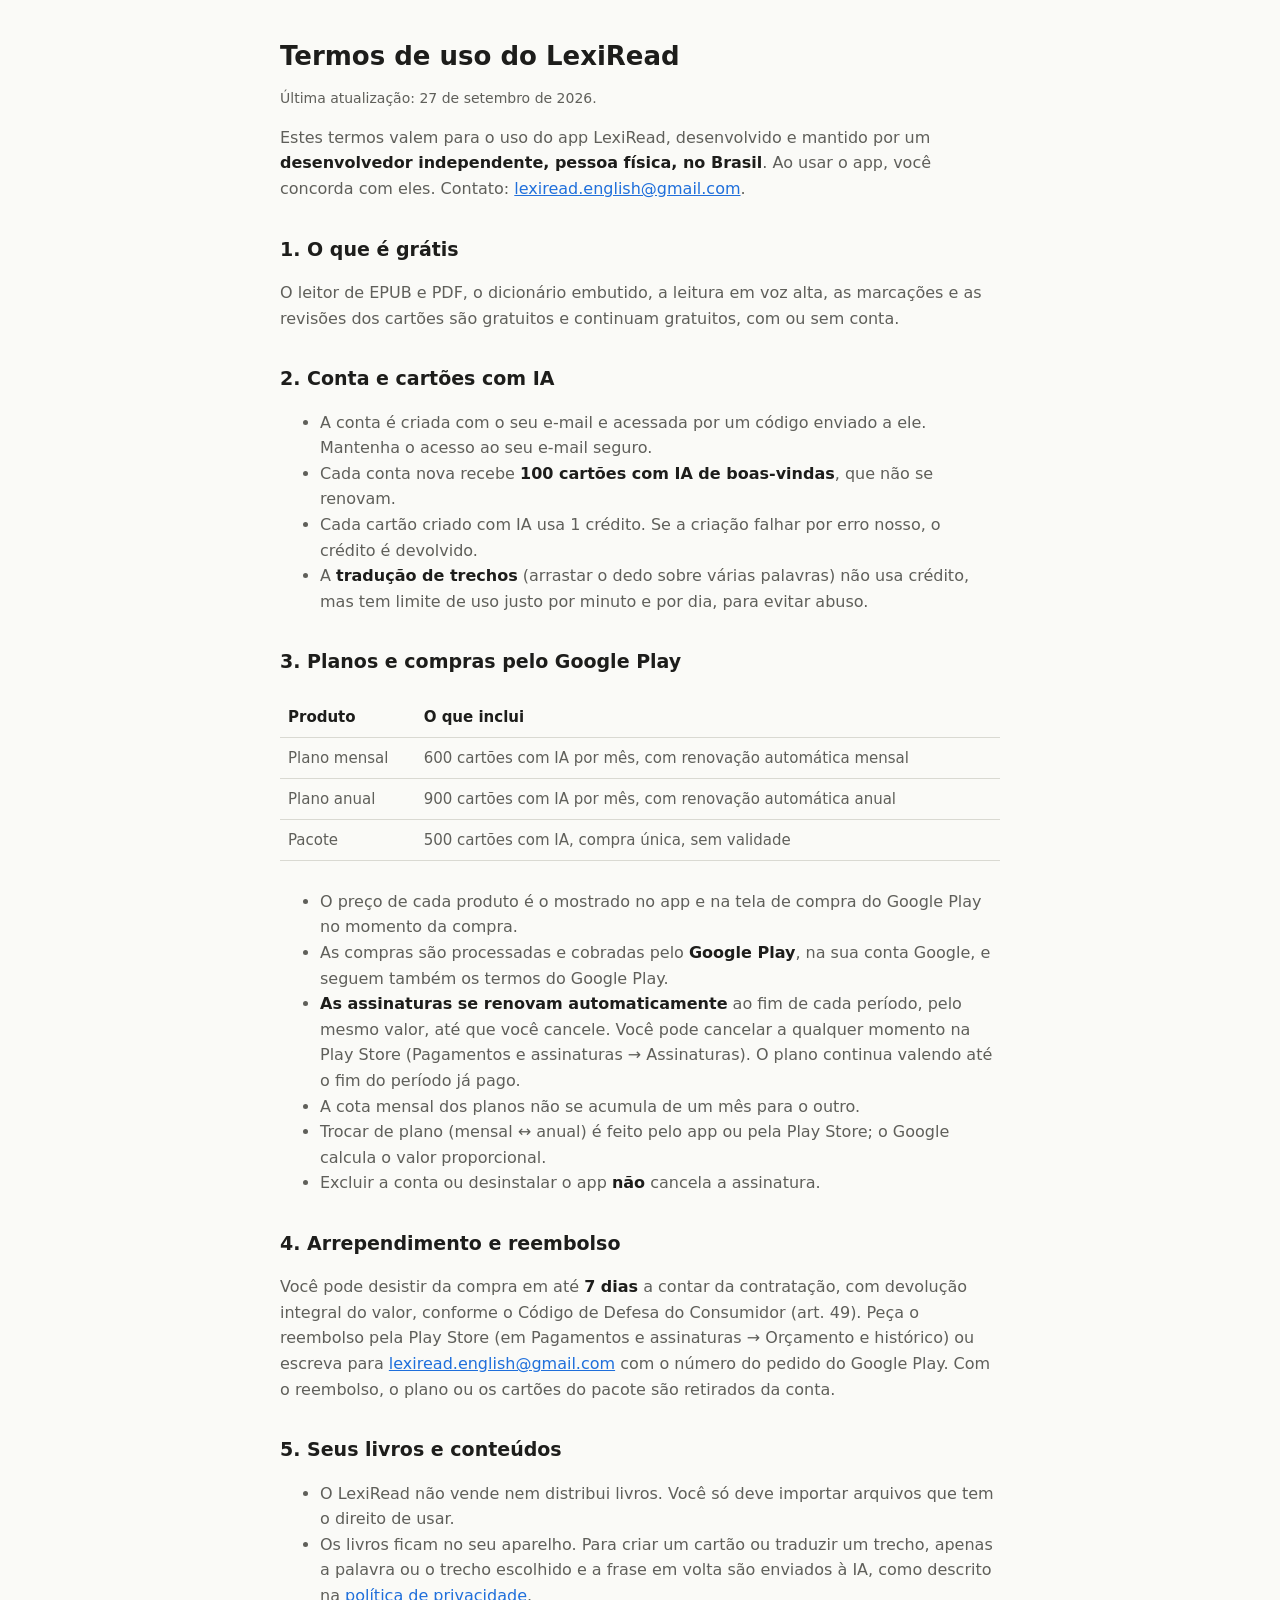
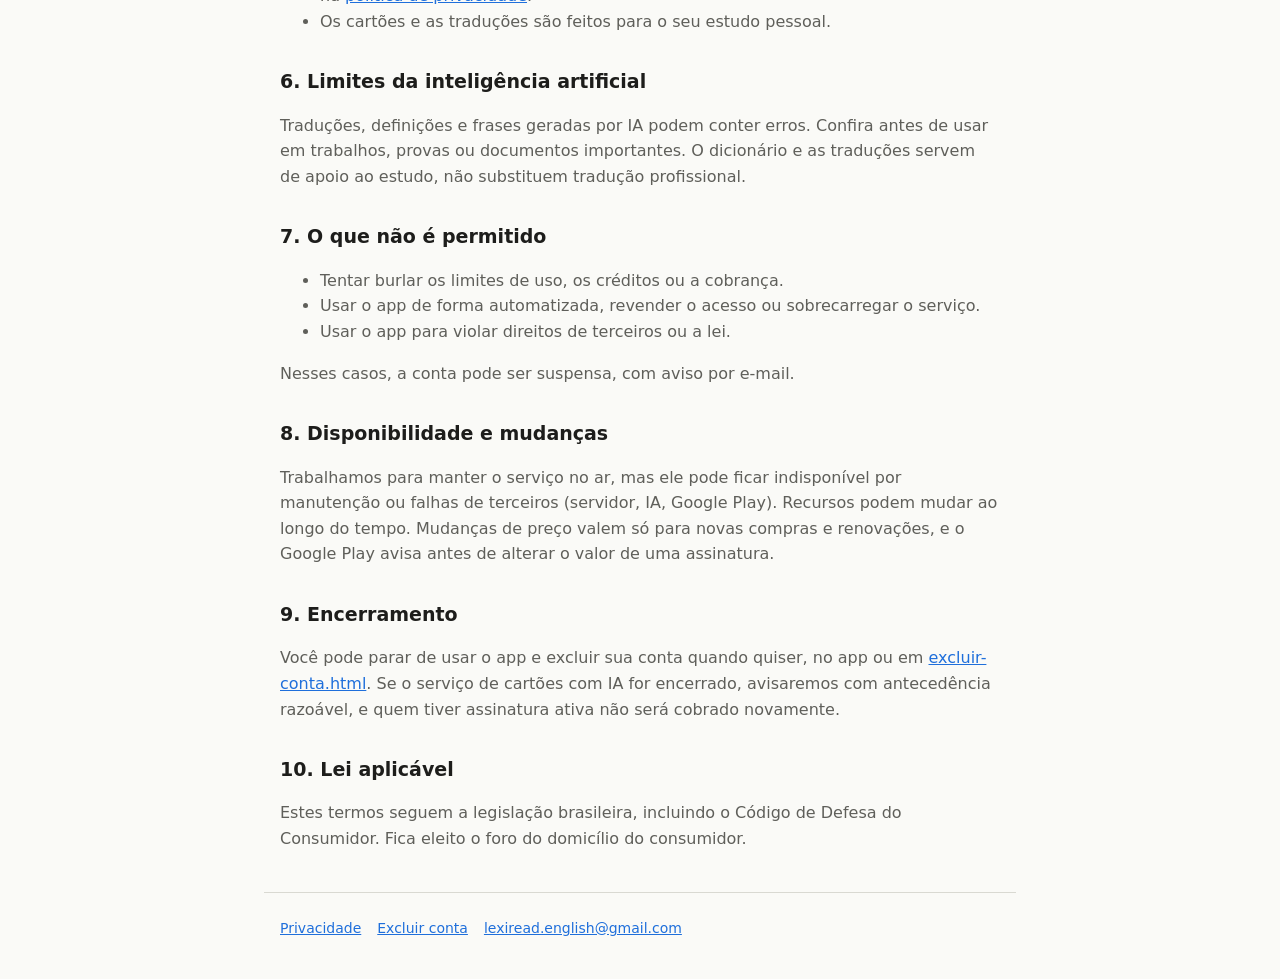
==== termos.html @ a94fe3c6 "Update pages" ====
<!doctype html>
<html lang="pt-BR">
<head>
<meta charset="utf-8">
<meta name="viewport" content="width=device-width, initial-scale=1">
<title>Termos de uso — LexiRead</title>
<link rel="stylesheet" href="estilo.css">
</head>
<body>
<main>
  <h1>Termos de uso do LexiRead</h1>
  <p class="updated">Última atualização: 27 de setembro de 2026.</p>

  <p>Estes termos valem para o uso do app LexiRead, desenvolvido e mantido por um <b>desenvolvedor independente, pessoa física, no Brasil</b>. Ao usar o app, você concorda com eles. Contato: <a href="mailto:lexiread.english@gmail.com">lexiread.english@gmail.com</a>.</p>

  <h2>1. O que é grátis</h2>
  <p>O leitor de EPUB e PDF, o dicionário embutido, a leitura em voz alta, as marcações e as revisões dos cartões são gratuitos e continuam gratuitos, com ou sem conta.</p>

  <h2>2. Conta e cartões com IA</h2>
  <ul>
    <li>A conta é criada com o seu e-mail e acessada por um código enviado a ele. Mantenha o acesso ao seu e-mail seguro.</li>
    <li>Cada conta nova recebe <b>100 cartões com IA de boas-vindas</b>, que não se renovam.</li>
    <li>Cada cartão criado com IA usa 1 crédito. Se a criação falhar por erro nosso, o crédito é devolvido.</li>
    <li>A <b>tradução de trechos</b> (arrastar o dedo sobre várias palavras) não usa crédito, mas tem limite de uso justo por minuto e por dia, para evitar abuso.</li>
  </ul>

  <h2>3. Planos e compras pelo Google Play</h2>
  <div class="table">
  <table>
    <tr><th>Produto</th><th>O que inclui</th></tr>
    <tr><td>Plano mensal</td><td>600 cartões com IA por mês, com renovação automática mensal</td></tr>
    <tr><td>Plano anual</td><td>900 cartões com IA por mês, com renovação automática anual</td></tr>
    <tr><td>Pacote</td><td>500 cartões com IA, compra única, sem validade</td></tr>
  </table>
  </div>
  <ul>
    <li>O preço de cada produto é o mostrado no app e na tela de compra do Google Play no momento da compra.</li>
    <li>As compras são processadas e cobradas pelo <b>Google Play</b>, na sua conta Google, e seguem também os termos do Google Play.</li>
    <li><b>As assinaturas se renovam automaticamente</b> ao fim de cada período, pelo mesmo valor, até que você cancele. Você pode cancelar a qualquer momento na Play Store (Pagamentos e assinaturas → Assinaturas). O plano continua valendo até o fim do período já pago.</li>
    <li>A cota mensal dos planos não se acumula de um mês para o outro.</li>
    <li>Trocar de plano (mensal ↔ anual) é feito pelo app ou pela Play Store; o Google calcula o valor proporcional.</li>
    <li>Excluir a conta ou desinstalar o app <b>não</b> cancela a assinatura.</li>
  </ul>

  <h2>4. Arrependimento e reembolso</h2>
  <p>Você pode desistir da compra em até <b>7 dias</b> a contar da contratação, com devolução integral do valor, conforme o Código de Defesa do Consumidor (art. 49). Peça o reembolso pela Play Store (em Pagamentos e assinaturas → Orçamento e histórico) ou escreva para <a href="mailto:lexiread.english@gmail.com">lexiread.english@gmail.com</a> com o número do pedido do Google Play. Com o reembolso, o plano ou os cartões do pacote são retirados da conta.</p>

  <h2>5. Seus livros e conteúdos</h2>
  <ul>
    <li>O LexiRead não vende nem distribui livros. Você só deve importar arquivos que tem o direito de usar.</li>
    <li>Os livros ficam no seu aparelho. Para criar um cartão ou traduzir um trecho, apenas a palavra ou o trecho escolhido e a frase em volta são enviados à IA, como descrito na <a href="privacidade.html">política de privacidade</a>.</li>
    <li>Os cartões e as traduções são feitos para o seu estudo pessoal.</li>
  </ul>

  <h2>6. Limites da inteligência artificial</h2>
  <p>Traduções, definições e frases geradas por IA podem conter erros. Confira antes de usar em trabalhos, provas ou documentos importantes. O dicionário e as traduções servem de apoio ao estudo, não substituem tradução profissional.</p>

  <h2>7. O que não é permitido</h2>
  <ul>
    <li>Tentar burlar os limites de uso, os créditos ou a cobrança.</li>
    <li>Usar o app de forma automatizada, revender o acesso ou sobrecarregar o serviço.</li>
    <li>Usar o app para violar direitos de terceiros ou a lei.</li>
  </ul>
  <p>Nesses casos, a conta pode ser suspensa, com aviso por e-mail.</p>

  <h2>8. Disponibilidade e mudanças</h2>
  <p>Trabalhamos para manter o serviço no ar, mas ele pode ficar indisponível por manutenção ou falhas de terceiros (servidor, IA, Google Play). Recursos podem mudar ao longo do tempo. Mudanças de preço valem só para novas compras e renovações, e o Google Play avisa antes de alterar o valor de uma assinatura.</p>

  <h2>9. Encerramento</h2>
  <p>Você pode parar de usar o app e excluir sua conta quando quiser, no app ou em <a href="excluir-conta.html">excluir-conta.html</a>. Se o serviço de cartões com IA for encerrado, avisaremos com antecedência razoável, e quem tiver assinatura ativa não será cobrado novamente.</p>

  <h2>10. Lei aplicável</h2>
  <p>Estes termos seguem a legislação brasileira, incluindo o Código de Defesa do Consumidor. Fica eleito o foro do domicílio do consumidor.</p>
</main>
<footer><a href="privacidade.html">Privacidade</a><a href="excluir-conta.html">Excluir conta</a><a href="mailto:lexiread.english@gmail.com">lexiread.english@gmail.com</a></footer>
</body>
</html>
---- estilo.css ----
:root { --bg:#fafaf7; --fg:#1d1d1b; --muted:#5f5f5a; --line:#d9d9d2; --accent:#b3261e; --link:#1f6fdb; }
@media (prefers-color-scheme: dark) { :root { --bg:#161615; --fg:#ecece6; --muted:#a4a49c; --line:#3a3a36; --accent:#f2b8b5; --link:#8ab4f8; } }
body { margin:0; background:var(--bg); color:var(--fg); font:16px/1.6 system-ui, sans-serif; }
main { max-width:720px; margin:0 auto; padding:40px 16px 24px; }
main.narrow { max-width:440px; }
h1 { font-size:26px; line-height:1.25; margin:0 0 8px; }
h2 { font-size:19px; margin:32px 0 8px; }
p, li { color:var(--muted); }
strong, b { color:var(--fg); }
a { color:var(--link); }
table { width:100%; border-collapse:collapse; margin:12px 0; font-size:15px; }
th, td { text-align:left; vertical-align:top; padding:8px; border-bottom:1px solid var(--line); color:var(--muted); }
th { color:var(--fg); }
.table { overflow-x:auto; }
.updated { font-size:14px; }
footer { max-width:720px; margin:0 auto; padding:24px 16px 40px; border-top:1px solid var(--line); font-size:14px; color:var(--muted); }
footer a { margin-right:16px; }
input, button { width:100%; box-sizing:border-box; font:inherit; padding:12px; border-radius:10px; border:1px solid var(--line); background:transparent; color:var(--fg); margin-top:8px; }
button { background:var(--fg); color:var(--bg); border:0; cursor:pointer; }
button.danger { background:var(--accent); color:#fff; }
button:disabled { opacity:.5; }
.hidden { display:none; }
#msg { margin-top:16px; min-height:1.5em; }
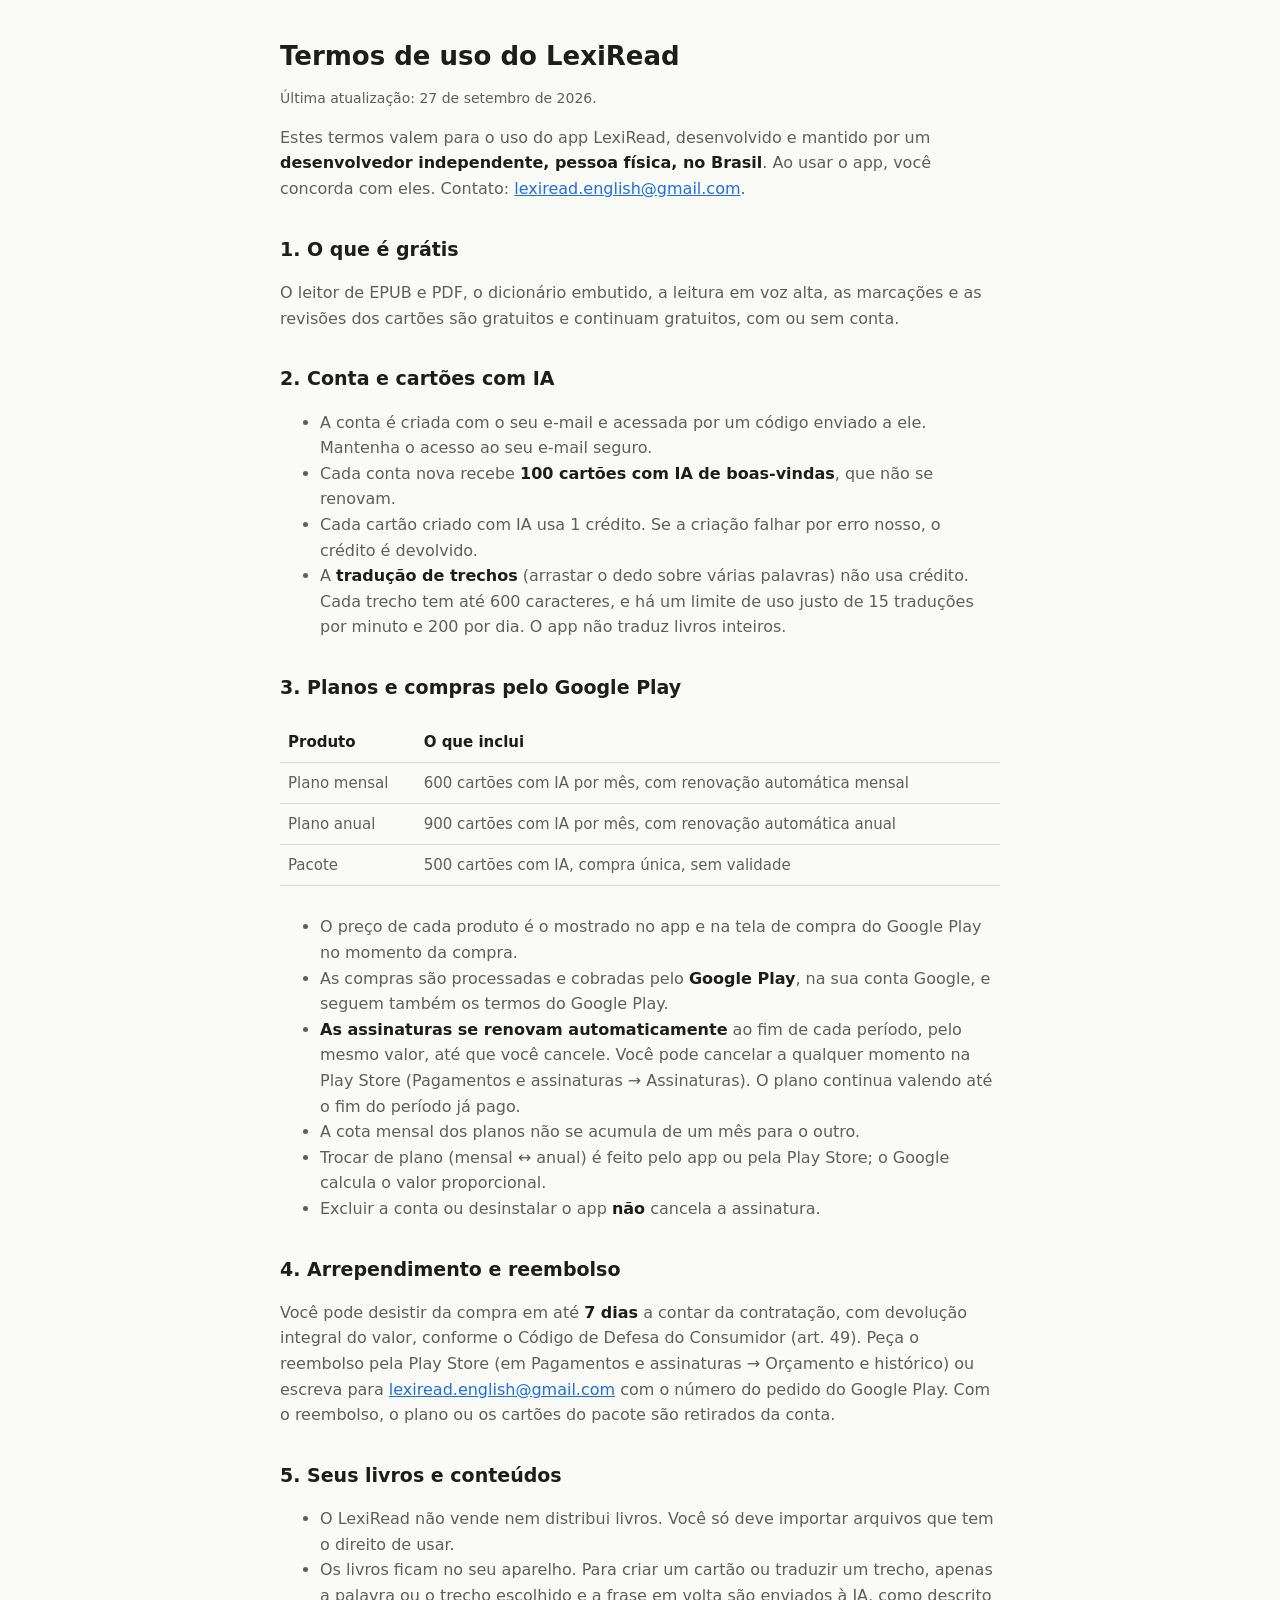
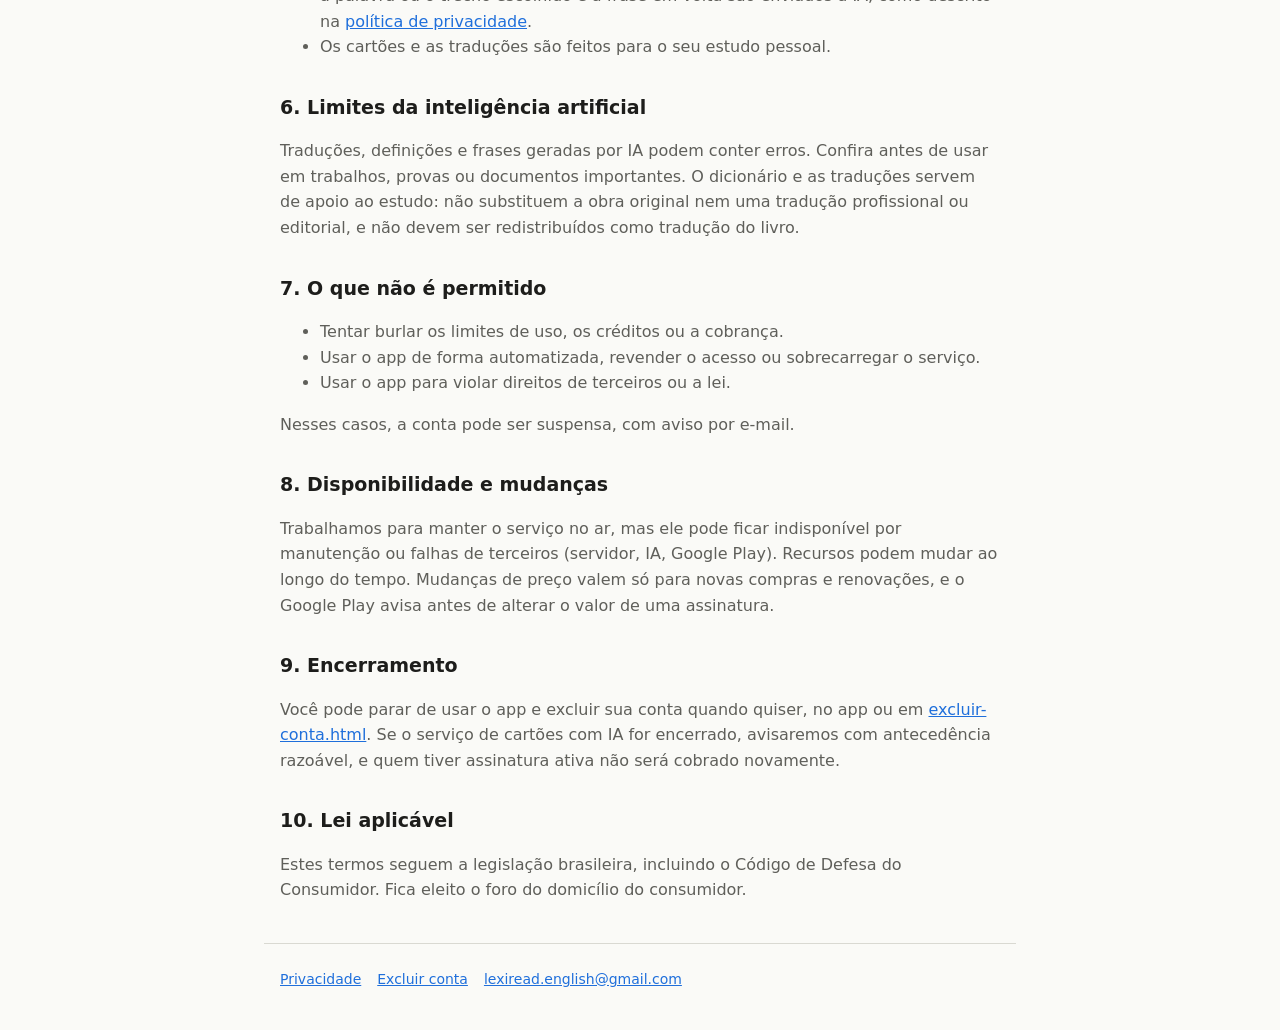
==== commit 7d6c7211: "Update pages" ====
--- a/termos.html
+++ b/termos.html
@@ -21,7 +21,7 @@
     <li>A conta é criada com o seu e-mail e acessada por um código enviado a ele. Mantenha o acesso ao seu e-mail seguro.</li>
     <li>Cada conta nova recebe <b>100 cartões com IA de boas-vindas</b>, que não se renovam.</li>
     <li>Cada cartão criado com IA usa 1 crédito. Se a criação falhar por erro nosso, o crédito é devolvido.</li>
-    <li>A <b>tradução de trechos</b> (arrastar o dedo sobre várias palavras) não usa crédito, mas tem limite de uso justo por minuto e por dia, para evitar abuso.</li>
+    <li>A <b>tradução de trechos</b> (arrastar o dedo sobre várias palavras) não usa crédito. Cada trecho tem até 600 caracteres, e há um limite de uso justo de 15 traduções por minuto e 200 por dia. O app não traduz livros inteiros.</li>
   </ul>
 
   <h2>3. Planos e compras pelo Google Play</h2>
@@ -53,7 +53,7 @@
   </ul>
 
   <h2>6. Limites da inteligência artificial</h2>
-  <p>Traduções, definições e frases geradas por IA podem conter erros. Confira antes de usar em trabalhos, provas ou documentos importantes. O dicionário e as traduções servem de apoio ao estudo, não substituem tradução profissional.</p>
+  <p>Traduções, definições e frases geradas por IA podem conter erros. Confira antes de usar em trabalhos, provas ou documentos importantes. O dicionário e as traduções servem de apoio ao estudo: não substituem a obra original nem uma tradução profissional ou editorial, e não devem ser redistribuídos como tradução do livro.</p>
 
   <h2>7. O que não é permitido</h2>
   <ul>
